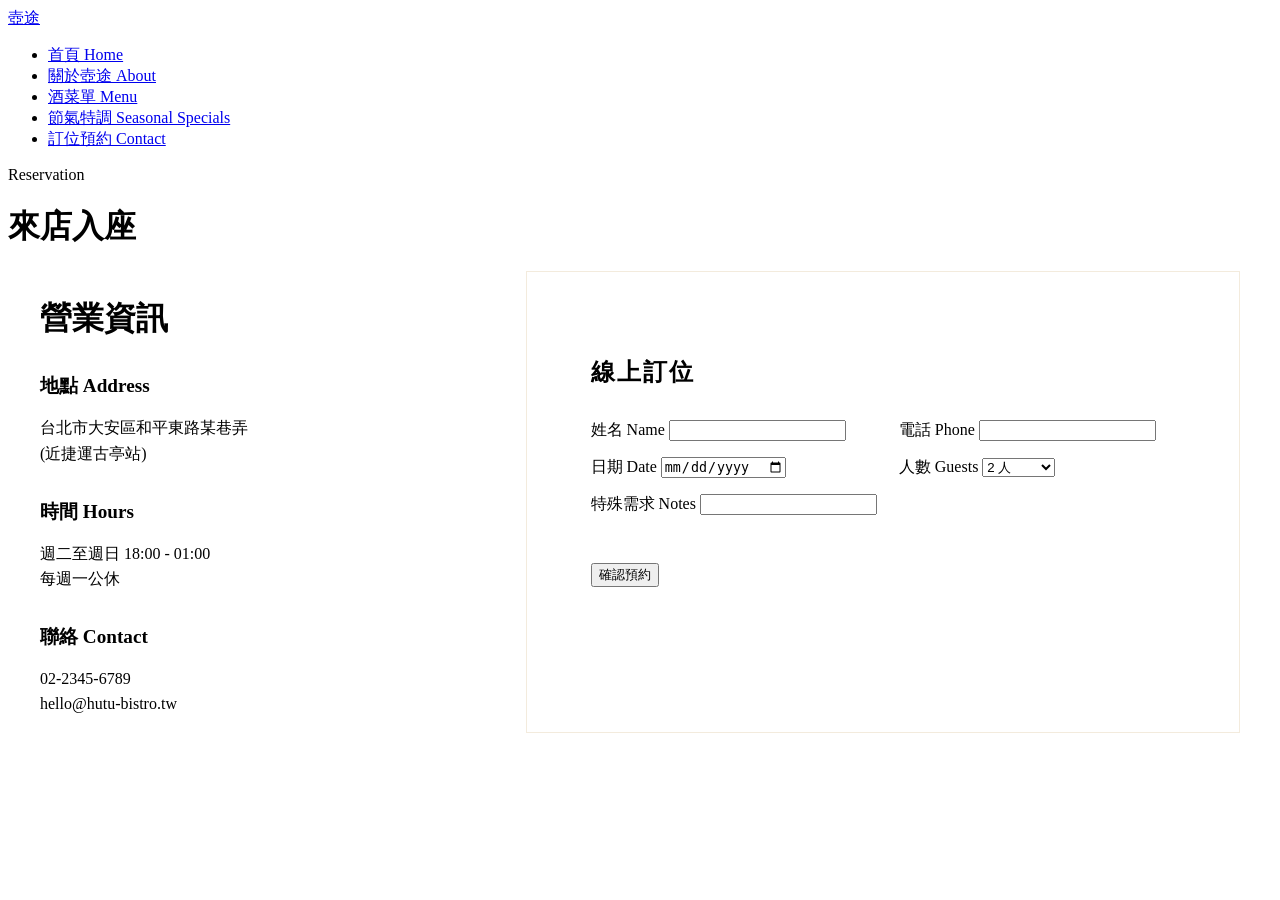
==== contact.html @ 8f156c80 "Add files via upload" ====
<!DOCTYPE html>
<html lang="zh-TW">
<head>
  <meta charset="UTF-8">
  <meta name="viewport" content="width=device-width, initial-scale=1.0">
  <title>訂位預約 Contact - HUTU Bistro</title>
  <link rel="stylesheet" href="styles.css">
</head>
<body>
  <header>
    <a href="index.html" class="logo">壺途</a>
    <div class="menu-toggle">
      <span></span>
      <span></span>
      <span></span>
    </div>
  </header>

  <nav class="nav-overlay">
    <ul class="nav-links">
      <li><a href="index.html">首頁 Home</a></li>
      <li><a href="about.html">關於壺途 About</a></li>
      <li><a href="menu.html">酒菜單 Menu</a></li>
      <li><a href="solar-terms.html">節氣特調 Seasonal Specials</a></li>
      <li><a href="contact.html">訂位預約 Contact</a></li>
    </ul>
  </nav>

  <div class="container">
    <div class="page-header">
      <div class="page-title-en">Reservation</div>
      <h1 class="page-title">來店入座</h1>
    </div>
    
    <div class="page-content" style="display: flex; gap: 6rem; flex-wrap: wrap; max-width: 1200px; margin: 0 auto;">
      
      <div style="flex: 1; min-width: 300px;">
        <h2 style="font-size: 2rem; color: var(--accent-gold); margin-bottom: 2rem;">營業資訊</h2>
        
        <div style="margin-bottom: 2rem;">
          <h4 style="font-size: 1.2rem; color: var(--text-primary); margin-bottom: 0.5rem;">地點 Address</h4>
          <p style="color: var(--text-secondary); line-height: 1.6;">台北市大安區和平東路某巷弄<br>(近捷運古亭站)</p>
        </div>
        
        <div style="margin-bottom: 2rem;">
          <h4 style="font-size: 1.2rem; color: var(--text-primary); margin-bottom: 0.5rem;">時間 Hours</h4>
          <p style="color: var(--text-secondary); line-height: 1.6;">週二至週日 18:00 - 01:00<br>每週一公休</p>
        </div>
        
        <div>
          <h4 style="font-size: 1.2rem; color: var(--text-primary); margin-bottom: 0.5rem;">聯絡 Contact</h4>
          <p style="color: var(--text-secondary); line-height: 1.6;">02-2345-6789<br>hello@hutu-bistro.tw</p>
        </div>
      </div>

      <div style="flex: 1.5; min-width: 300px; background: var(--bg-secondary); padding: 4rem; border: 1px solid rgba(194, 155, 87, 0.2);">
        <h2 style="font-size: 1.5rem; margin-bottom: 2rem; letter-spacing: 2px;">線上訂位</h2>
        <form action="#" method="POST">
          <div style="display: flex; gap: 2rem; margin-bottom: 1rem;">
            <div class="form-group" style="flex: 1;">
              <label for="name">姓名 Name</label>
              <input type="text" id="name" class="form-control" required>
            </div>
            <div class="form-group" style="flex: 1;">
              <label for="phone">電話 Phone</label>
              <input type="tel" id="phone" class="form-control" required>
            </div>
          </div>
          
          <div style="display: flex; gap: 2rem; margin-bottom: 1rem;">
            <div class="form-group" style="flex: 1;">
              <label for="date">日期 Date</label>
              <input type="date" id="date" class="form-control" required>
            </div>
            <div class="form-group" style="flex: 1;">
              <label for="people">人數 Guests</label>
              <select id="people" class="form-control" required>
                <option value="1">1 人</option>
                <option value="2" selected>2 人</option>
                <option value="3">3 人</option>
                <option value="4">4 人</option>
                <option value="5">5 人以上</option>
              </select>
            </div>
          </div>
          
          <div class="form-group" style="margin-bottom: 3rem;">
            <label for="message">特殊需求 Notes</label>
            <input type="text" id="message" class="form-control">
          </div>
          
          <button type="submit" class="btn">確認預約</button>
        </form>
      </div>

    </div>
  </div>

  <script src="main.js"></script>
</body>
</html>
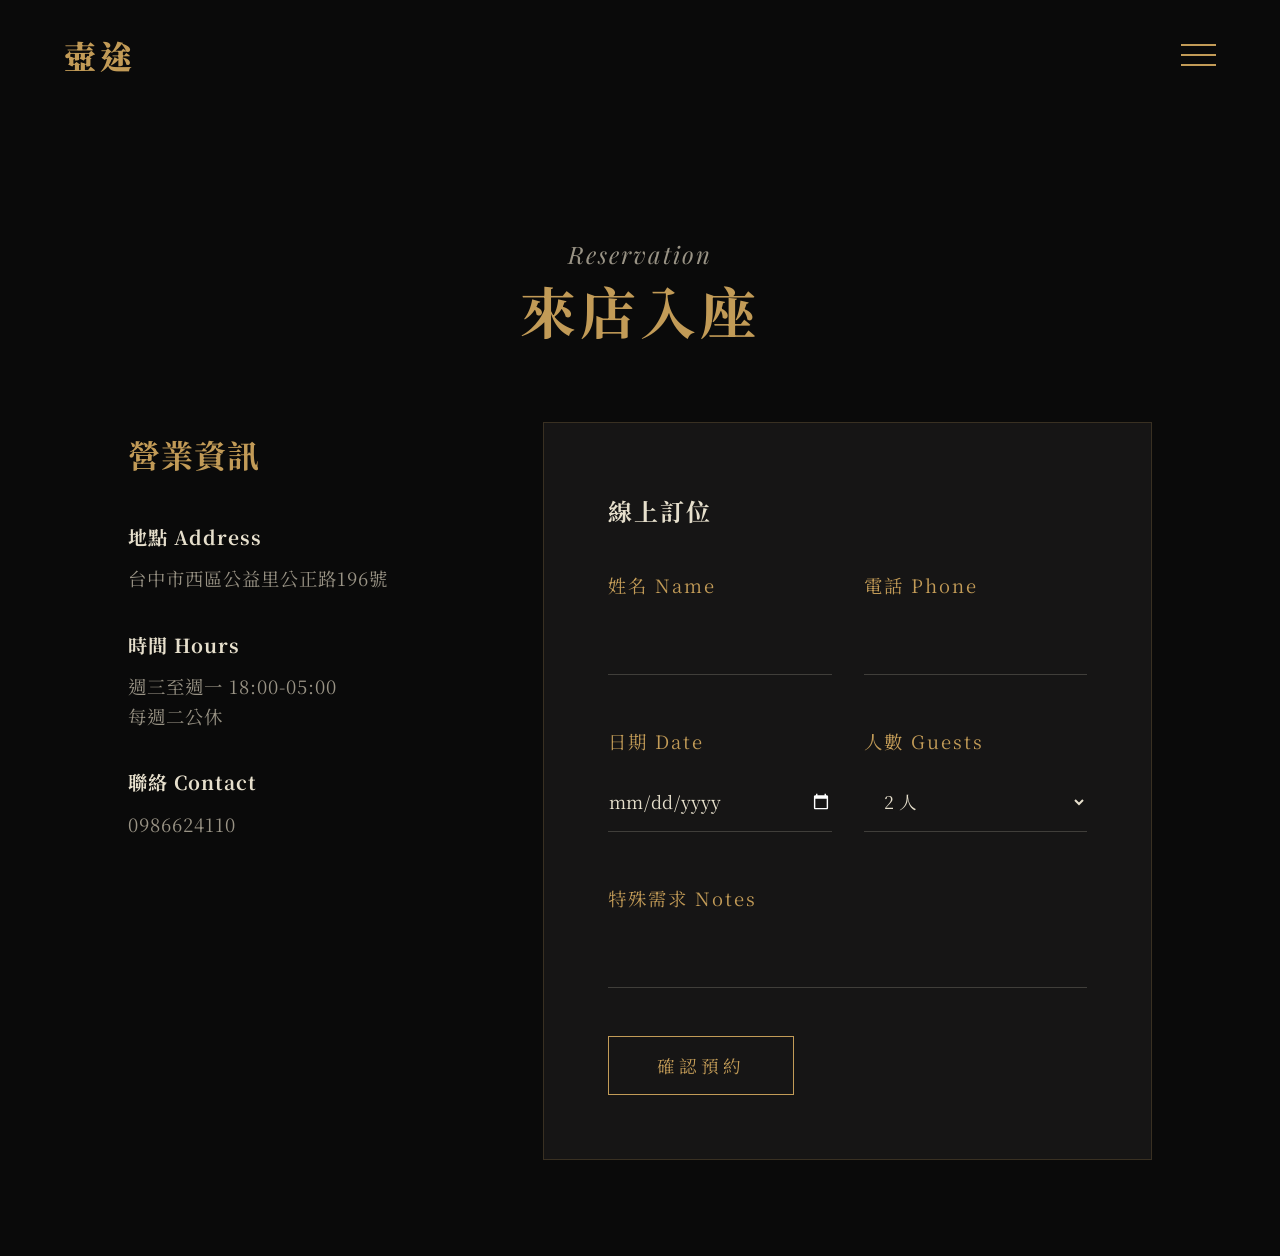
==== commit d487f4ec: "Add files via upload" ====
--- a/contact.html
+++ b/contact.html
@@ -39,17 +39,17 @@
         
         <div style="margin-bottom: 2rem;">
           <h4 style="font-size: 1.2rem; color: var(--text-primary); margin-bottom: 0.5rem;">地點 Address</h4>
-          <p style="color: var(--text-secondary); line-height: 1.6;">台北市大安區和平東路某巷弄<br>(近捷運古亭站)</p>
+          <p style="color: var(--text-secondary); line-height: 1.6;">台中市西區公益里公正路196號</p>
         </div>
         
         <div style="margin-bottom: 2rem;">
           <h4 style="font-size: 1.2rem; color: var(--text-primary); margin-bottom: 0.5rem;">時間 Hours</h4>
-          <p style="color: var(--text-secondary); line-height: 1.6;">週二至週日 18:00 - 01:00<br>每週一公休</p>
+          <p style="color: var(--text-secondary); line-height: 1.6;">週三至週一 18:00-05:00<br>每週二公休</p>
         </div>
         
         <div>
           <h4 style="font-size: 1.2rem; color: var(--text-primary); margin-bottom: 0.5rem;">聯絡 Contact</h4>
-          <p style="color: var(--text-secondary); line-height: 1.6;">02-2345-6789<br>hello@hutu-bistro.tw</p>
+          <p style="color: var(--text-secondary); line-height: 1.6;">0986624110</p>
         </div>
       </div>
 
--- a/styles.css
+++ b/styles.css
@@ -0,0 +1,572 @@
+@import url('https://fonts.googleapis.com/css2?family=Noto+Serif+TC:wght@400;500;600;700;900&family=Playfair+Display:ital,wght@0,400;0,700;1,400&display=swap');
+
+:root {
+  --bg-color: #0a0a0a;
+  --bg-secondary: #161515;
+  --text-primary: #e6dfcc;
+  --text-secondary: #999385;
+  --accent-color: #ba3828; /* Deep red */
+  --accent-gold: #c29b57;
+  --font-heading: 'Noto Serif TC', serif;
+  --font-en: 'Playfair Display', serif;
+}
+
+* {
+  margin: 0;
+  padding: 0;
+  box-sizing: border-box;
+}
+
+body {
+  font-family: var(--font-heading);
+  background-color: var(--bg-color);
+  color: var(--text-primary);
+  min-height: 100vh;
+  display: flex;
+  flex-direction: column;
+  overflow-x: hidden;
+  position: relative;
+  letter-spacing: 1px;
+}
+
+a {
+  text-decoration: none;
+  color: inherit;
+  transition: 0.3s;
+}
+
+/* Header */
+header {
+  display: flex;
+  justify-content: space-between;
+  align-items: center;
+  padding: 2rem 4rem;
+  position: relative;
+  z-index: 200;
+  background: linear-gradient(to bottom, rgba(10,10,10,0.9), transparent);
+}
+
+.logo {
+  font-size: 2rem;
+  font-weight: 900;
+  letter-spacing: 4px;
+  display: flex;
+  align-items: center;
+  color: var(--accent-gold);
+}
+
+.menu-toggle {
+  display: flex;
+  flex-direction: column;
+  gap: 8px;
+  cursor: pointer;
+  z-index: 150;
+  transition: transform 0.2s cubic-bezier(0.175, 0.885, 0.32, 1.275);
+}
+
+.menu-toggle:hover {
+  transform: scale(1.1);
+}
+
+.menu-toggle span {
+  display: block;
+  width: 35px;
+  height: 2px;
+  background-color: var(--accent-gold);
+  transition: transform 0.4s cubic-bezier(0.175, 0.885, 0.32, 1.275), opacity 0.3s ease;
+}
+
+/* Active State (X cross) in the exact same position */
+.menu-toggle.active span:nth-child(1) {
+  transform: translateY(10px) rotate(45deg);
+}
+
+.menu-toggle.active span:nth-child(2) {
+  opacity: 0;
+}
+
+.menu-toggle.active span:nth-child(3) {
+  transform: translateY(-10px) rotate(-45deg);
+}
+
+
+/* Navigation Overlay */
+.nav-overlay {
+  position: fixed;
+  top: 0;
+  left: 0;
+  width: 100%;
+  height: 100%;
+  background-color: rgba(10, 10, 10, 0.98);
+  display: flex;
+  justify-content: center;
+  align-items: center;
+  opacity: 0;
+  visibility: hidden;
+  transition: 0.4s ease-in-out;
+  z-index: 100;
+}
+
+.nav-overlay.active {
+  opacity: 1;
+  visibility: visible;
+}
+
+.nav-links {
+  list-style: none;
+  text-align: center;
+}
+
+.nav-links li {
+  margin: 2.5rem 0;
+  position: relative;
+}
+
+.nav-links a {
+  font-size: 2.5rem;
+  font-weight: 500;
+  letter-spacing: 5px;
+  color: var(--text-secondary);
+}
+
+.nav-links a:hover,
+.nav-links a.active {
+  color: var(--accent-gold);
+}
+
+/* Layout Utilities */
+.container {
+  max-width: 1400px;
+  margin: 0 auto;
+  padding: 0 4rem;
+  width: 100%;
+  position: relative;
+  z-index: 2;
+}
+
+/* Base Page Styles */
+.page-header {
+  padding: 8rem 4rem 3rem;
+  text-align: center;
+  position: relative;
+  z-index: 2;
+}
+
+.page-title {
+  font-size: 3.5rem;
+  font-weight: 700;
+  color: var(--accent-gold);
+  letter-spacing: 4px;
+  margin-bottom: 1.5rem;
+}
+
+.page-title-en {
+  font-family: var(--font-en);
+  font-style: italic;
+  font-size: 1.5rem;
+  color: var(--text-secondary);
+  letter-spacing: 2px;
+}
+
+.page-content {
+  padding: 0 4rem 6rem;
+  font-size: 1.15rem;
+  line-height: 2;
+  position: relative;
+  z-index: 2;
+}
+
+/* Hero Section (Index) */
+.hero {
+  position: relative;
+  flex: 1;
+  display: flex;
+  align-items: center;
+  padding: 0 8rem;
+  min-height: 100vh;
+  margin-top: -100px; /* offset header */
+  overflow: visible;
+  z-index: 10;
+}
+
+.hero-bg {
+  position: absolute;
+  top: 0;
+  left: 0;
+  width: 100%;
+  height: 100%;
+  object-fit: cover;
+  opacity: 0.3;
+  z-index: 0;
+}
+
+.hero-gradient {
+  position: absolute;
+  top: 0;
+  left: 0;
+  width: 100%;
+  height: 100%;
+  background: linear-gradient(to right, rgb(10 10 10 / 75%) 0%, rgb(10 10 10 / 30%) 50%, rgb(0 0 0 / 75%) 100%);
+  z-index: 1;
+}
+
+.hero-content {
+  position: relative;
+  z-index: 2;
+  max-width: 600px;
+}
+
+.hero-subtitle {
+  font-family: var(--font-en);
+  font-size: 1.2rem;
+  color: var(--accent-color);
+  letter-spacing: 4px;
+  margin-bottom: 1.5rem;
+  text-transform: uppercase;
+}
+
+.hero-title {
+  font-size: 4.5rem;
+  font-weight: 900;
+  line-height: 1.2;
+  color: var(--text-primary);
+  margin-bottom: 2rem;
+  letter-spacing: 2px;
+}
+
+.hero-desc {
+  color: var(--text-secondary);
+  font-size: 1.2rem;
+  line-height: 1.8;
+  margin-bottom: 3rem;
+}
+
+.hero-video-thumbnail {
+  display: flex;
+  align-items: center;
+  gap: 2rem;
+  position: relative;
+  z-index: 50;
+  transition: transform 0.1s ease-out;
+}
+
+.thumbnail-wrapper {
+  position: relative;
+  width: 160px;
+  height: 160px;
+  overflow: hidden;
+  border-radius: 50%;
+  border: 1px solid rgba(194, 155, 87, 0.3);
+  box-shadow: 0 20px 40px rgba(0,0,0,0.5);
+  background: var(--bg-secondary);
+}
+
+.thumbnail-wrapper img {
+  width: 100%;
+  height: 100%;
+  object-fit: cover;
+  opacity: 0.8;
+  transition: 0.5s ease;
+}
+
+.thumbnail-wrapper:hover img {
+  opacity: 1;
+  transform: scale(1.1) rotate(5deg);
+}
+
+.hero-video-thumbnail p {
+  font-size: 1.1rem;
+  color: var(--accent-gold);
+  line-height: 1.6;
+  letter-spacing: 2px;
+}
+
+/* Sections */
+.section {
+  padding: 8rem 4rem;
+  position: relative;
+  z-index: 5;
+}
+
+.bg-alt {
+  background-color: var(--bg-secondary);
+}
+
+/* Grid Layouts for Menu & Solar Terms */
+.menu-grid {
+  display: grid;
+  grid-template-columns: repeat(auto-fill, minmax(300px, 1fr));
+  gap: 3rem;
+  margin-top: 3rem;
+}
+
+.menu-item {
+  border-bottom: 1px solid rgba(230, 223, 204, 0.1);
+  padding-bottom: 1.5rem;
+}
+
+.menu-item-header {
+  display: flex;
+  justify-content: space-between;
+  align-items: baseline;
+  margin-bottom: 0.5rem;
+}
+
+.menu-item h3 {
+  font-size: 1.5rem;
+  color: var(--text-primary);
+  font-weight: 500;
+  letter-spacing: 1px;
+}
+
+.menu-item .price {
+  color: var(--accent-gold);
+  font-family: var(--font-en);
+  font-size: 1.2rem;
+}
+
+.menu-item p {
+  color: var(--text-secondary);
+  font-size: 0.95rem;
+  line-height: 1.6;
+}
+
+/* 24 Solar Terms Grid */
+.solar-grid {
+  display: grid;
+  grid-template-columns: repeat(auto-fill, minmax(250px, 1fr));
+  gap: 2rem;
+}
+
+.solar-card {
+  background: var(--bg-secondary);
+  border: 1px solid rgba(194, 155, 87, 0.1);
+  padding: 3rem 2rem;
+  text-align: center;
+  transition: 0.4s ease;
+  position: relative;
+  overflow: hidden;
+}
+
+.solar-card::before {
+  content: '';
+  position: absolute;
+  top: 0; left: 0; width: 100%; height: 2px;
+  background: var(--accent-gold);
+  transform: scaleX(0);
+  transition: 0.4s ease;
+}
+
+.solar-card:hover {
+  transform: translateY(-5px);
+  border-color: rgba(194, 155, 87, 0.3);
+}
+
+.solar-card:hover::before {
+  transform: scaleX(1);
+}
+
+.solar-card h3 {
+  font-size: 2rem;
+  color: var(--text-primary);
+  margin-bottom: 1rem;
+  letter-spacing: 4px;
+}
+
+.solar-card .season {
+  font-family: var(--font-en);
+  color: var(--accent-color);
+  font-style: italic;
+  margin-bottom: 1.5rem;
+}
+
+.solar-card p {
+  color: var(--text-secondary);
+  font-size: 0.9rem;
+}
+
+/* Image Placeholder for Solar Terms */
+.solar-img-placeholder {
+  width: 100%;
+  height: 200px;
+  background-color: rgba(194, 155, 87, 0.03);
+  border: 1px dashed rgba(194, 155, 87, 0.3);
+  border-radius: 4px;
+  margin-bottom: 1.5rem;
+  display: flex;
+  align-items: center;
+  justify-content: center;
+  color: var(--text-secondary);
+  font-size: 0.9rem;
+  letter-spacing: 2px;
+  overflow: hidden;
+}
+
+.solar-img-placeholder img {
+  width: 100%;
+  height: 100%;
+  object-fit: cover;
+}
+
+/* Forms */
+.form-group {
+  margin-bottom: 2rem;
+}
+
+.form-group label {
+  display: block;
+  margin-bottom: 0.8rem;
+  color: var(--accent-gold);
+  letter-spacing: 2px;
+}
+
+.form-control {
+  width: 100%;
+  padding: 1rem 0;
+  border: none;
+  border-bottom: 1px solid rgba(230, 223, 204, 0.2);
+  background: transparent;
+  color: var(--text-primary);
+  font-family: inherit;
+  font-size: 1.1rem;
+  transition: 0.3s;
+}
+
+.form-control:focus {
+  outline: none;
+  border-bottom-color: var(--accent-gold);
+}
+
+/* Date picker calendar icon style */
+input[type="date"]::-webkit-calendar-picker-indicator {
+  filter: invert(1);
+  cursor: pointer;
+}
+
+/* Select dropdown styles */
+select#people {
+  background-color: #161515;
+  padding-left: 1rem;
+  padding-right: 1rem;
+  color: var(--text-primary);
+}
+
+select#people option {
+  background-color: #4B3B27;
+  color: var(--text-primary);
+}
+
+.btn {
+  display: inline-block;
+  padding: 1rem 3rem;
+  background-color: transparent;
+  color: var(--accent-gold);
+  border: 1px solid var(--accent-gold);
+  font-family: inherit;
+  font-size: 1.1rem;
+  letter-spacing: 4px;
+  cursor: pointer;
+  transition: 0.4s;
+}
+
+.btn:hover {
+  background-color: var(--accent-gold);
+  color: var(--bg-color);
+}
+
+/* Responsive */
+@media (max-width: 1024px) {
+  .hero-title { font-size: 3.5rem; }
+  .hero { padding: 0 4rem; }
+  .page-header { padding: 6rem 2rem 2rem; }
+  .page-content { padding: 0 2rem 4rem; }
+}
+
+@media (max-width: 768px) {
+  header { padding: 1.5rem 2rem; }
+  .hero { padding: 2rem; align-items: center; margin-top: 0; min-height: 90vh; }
+  .hero-title { font-size: 2.8rem; margin-bottom: 1.5rem; }
+  .hero-video-thumbnail { flex-direction: column; align-items: flex-start; gap: 1rem; }
+  .thumbnail-wrapper { width: 120px; height: 120px; }
+  .section { padding: 4rem 2rem; }
+}
+
+/* Warning Banner */
+.warning-banner {
+  background-color: #000000;
+  border-top: 2px solid rgba(186, 56, 40, 0.4);
+  padding: 2.5rem 2rem;
+  width: 100%;
+  display: flex;
+  justify-content: center;
+  align-items: center;
+  position: relative;
+  z-index: 10;
+  cursor: default;
+}
+
+.warning-content {
+  display: flex;
+  align-items: center;
+  justify-content: center;
+  gap: 2rem;
+}
+
+.warning-icon {
+  width: 60px;
+  height: 60px;
+  flex-shrink: 0;
+  object-fit: contain;
+}
+
+.warning-text-group {
+  display: flex;
+  flex-direction: column;
+  gap: 0.5rem;
+  text-align: left;
+}
+
+.warning-text-primary {
+  font-size: 1.8rem;
+  font-weight: 700;
+  color: #e6dfcc;
+  letter-spacing: 8px;
+  font-family: var(--font-heading);
+  white-space: nowrap;
+  line-height: 1.2;
+}
+
+.warning-text-secondary {
+  font-size: 1.8rem;
+  font-weight: 700;
+  color: #e6dfcc;
+  letter-spacing: 8px;
+  font-family: var(--font-heading);
+  white-space: nowrap;
+  line-height: 1.2;
+}
+
+@media (max-width: 768px) {
+  .warning-banner {
+    padding: 1.5rem 1rem;
+  }
+  .warning-content {
+    gap: 1rem;
+  }
+  .warning-icon {
+    width: 44px;
+    height: 44px;
+  }
+  .warning-text-group {
+    gap: 0.3rem;
+  }
+  .warning-text-primary {
+    font-size: 1.15rem;
+    letter-spacing: 3px;
+  }
+  .warning-text-secondary {
+    font-size: 0.95rem;
+    letter-spacing: 2px;
+  }
+}
+
